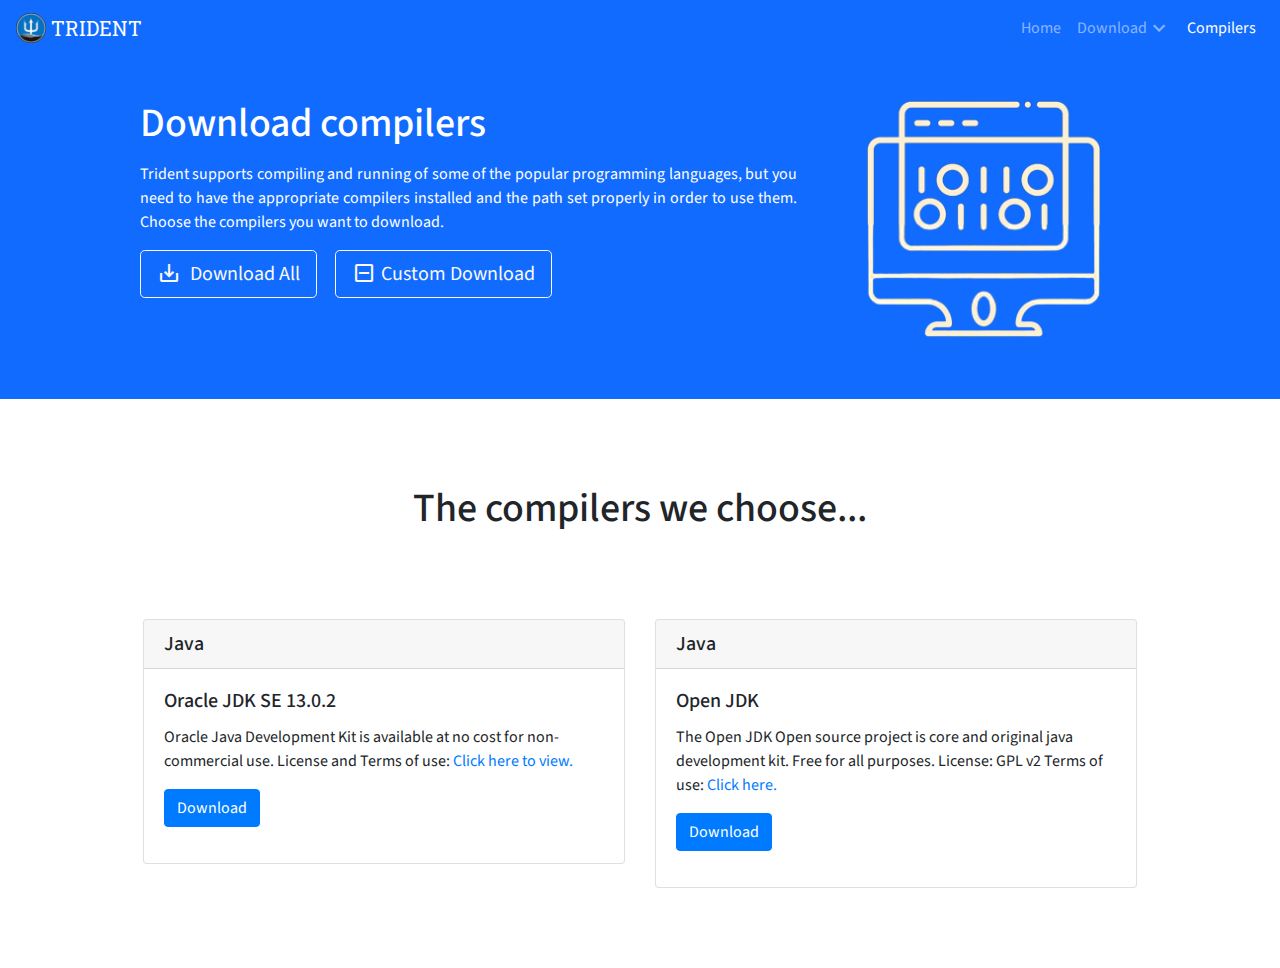
==== index.html @ 7694a407 "bug fix and added java" ====
<!doctype html>
<html lang="en">

<head>
  <!-- Required meta tags -->
  <meta charset="utf-8">
  <meta name="viewport" content="width=device-width, initial-scale=1, shrink-to-fit=no">

  <!-- Bootstrap CSS -->
  <link rel="stylesheet" href="https://stackpath.bootstrapcdn.com/bootstrap/4.4.1/css/bootstrap.min.css"
    integrity="sha384-Vkoo8x4CGsO3+Hhxv8T/Q5PaXtkKtu6ug5TOeNV6gBiFeWPGFN9MuhOf23Q9Ifjh" crossorigin="anonymous">

  <!-- Custom Styling -->
  <link rel="stylesheet" href="stylesheets/styles.css">

  <!-- Google Fonts -->
  <link href="https://fonts.googleapis.com/css?family=Source+Sans+Pro:200,400,400i,700,700i&display=swap"
    rel="stylesheet">
  <link href="https://fonts.googleapis.com/css?family=Roboto+Slab:400,500,700&display=swap" rel="stylesheet">

  <!-- Google Material Icons CSS-->
  <link href="https://fonts.googleapis.com/icon?family=Material+Icons+Outlined" rel="stylesheet">

  <title>Trident Compilers</title>
</head>
<nav class="navbar sticky-top navbar-expand-md navbar-dark -blue">
  <a class="navbar-brand -upper" href="#">
    <img src="assets/trident.ico" width="30" height="30" class="d-inline-block align-top" alt="">
    Trident
  </a>
  <button class="navbar-toggler outline-null" type="button" data-toggle="collapse" data-target="#navbarSupportedContent"
    aria-controls="navbarSupportedContent" aria-expanded="false" aria-label="Toggle navigation">
    <i class="material-icons-outlined md-18">menu</i>
  </button>

  <div class="collapse navbar-collapse" id="navbarSupportedContent">
    <ul class="navbar-nav ml-auto">
      <li class="nav-item">
        <a class="nav-link" href="#">Home</a>
      </li>

      <li class="nav-item dropdown">
        <a class="nav-link" href="#" id="navbarDropdown" role="button" data-toggle="dropdown" aria-haspopup="true"
          aria-expanded="false">
          Download
          <span class="-fr">
            <i class="material-icons-outlined md-18">expand_more</i>
          </span>
        </a>
        <div class="dropdown-menu" aria-labelledby="navbarDropdown">
          <a class="dropdown-item hover-blue" href="#">Latest Stable</a>
          <a class="dropdown-item hover-blue" href="#">Lastest Beta</a>
          <div class="dropdown-divider"></div>
          <a class="dropdown-item hover-blue" href="#">Source code</a>
        </div>
      </li>
      <li class="nav-item">
        <a class="nav-link active" href="#">Compilers <span class="sr-only">(current)</span></a>
      </li>
  </div>
</nav>

<body>
  <div class="container-fluid">
    <div class="row head">
      <div class="col-lg-8 col-md-8 left-pane">
        <h1 class="-white">Download compilers</h1>
        <p class="description -white">
          Trident supports compiling and running of some of the popular programming languages, but you need to have
          the appropriate compilers installed and the path set properly in order to use them. Choose the compilers you
          want to download.
        </p>
        <div class="button-group">
          <span class="col-3">
            <button class="btn btn-outline-light btn-lg">
              <i class="material-icons-outlined md-24">save_alt</i> Download All
            </button>
          </span>
          <span class="col-3">
            <button class="btn btn-outline-light btn-lg dl">
              <i class="material-icons-outlined md-24">indeterminate_check_box</i>Custom Download
            </button>
          </span>
        </div>
      </div>
      <div class="col-lg-4 col-md-4">
        <div class="image -center -white">
          <img src=" assets/compiler-white.png" height="250">
        </div>
      </div>
    </div>
  </div>
  <div class="container-fluid sub">
    <section id="partners">
      <div class="row">
        <div class="col-12">
          <div class="ttl">
            <h1>The compilers we choose...</h1>
          </div>
        </div>
        <div class="col-lg-6 col-md-6">
          <div class="card">
            <h5 class="card-header">Java</h5>
            <div class="card-body">
              <h5 class="card-title">Oracle JDK SE 13.0.2</h5>
              <p class="card-text">Oracle Java Development Kit is available at no cost for non-commercial use. License
                and Terms of
                use: <a href="https://www.oracle.com/downloads/licenses/oracle-javase-license.html"> Click here to
                  view.</a></p>
              <a href="https://www.oracle.com/technetwork/java/javase/downloads/index-jsp-138363.html#javasejdk"
                class="btn btn-primary">Download</a>
            </div>
          </div>
        </div>
        <div class="col-lg-6 col-md-6">
          <div class="card">
            <h5 class="card-header">Java</h5>
            <div class="card-body">
              <h5 class="card-title">Open JDK</h5>
              <p class="card-text">The Open JDK Open source project is core and original java development kit. Free for
                all purposes. License: GPL v2 Terms of use: <a href="https://openjdk.java.net/legal/tou/">Click
                  here.</a></p>
              <a href="https://openjdk.java.net/install/" class="btn btn-primary">Download</a>
            </div>
          </div>
        </div>
      </div>
    </section>
  </div>
  <!-- Optional JavaScript -->
  <!-- jQuery first, then Popper.js, then Bootstrap JS -->
  <script src="https://code.jquery.com/jquery-3.4.1.slim.min.js"
    integrity="sha384-J6qa4849blE2+poT4WnyKhv5vZF5SrPo0iEjwBvKU7imGFAV0wwj1yYfoRSJoZ+n"
    crossorigin="anonymous"></script>
  <script src="https://cdn.jsdelivr.net/npm/popper.js@1.16.0/dist/umd/popper.min.js"
    integrity="sha384-Q6E9RHvbIyZFJoft+2mJbHaEWldlvI9IOYy5n3zV9zzTtmI3UksdQRVvoxMfooAo"
    crossorigin="anonymous"></script>
  <script src="https://stackpath.bootstrapcdn.com/bootstrap/4.4.1/js/bootstrap.min.js"
    integrity="sha384-wfSDF2E50Y2D1uUdj0O3uMBJnjuUD4Ih7YwaYd1iqfktj0Uod8GCExl3Og8ifwB6"
    crossorigin="anonymous"></script>
</body>

</html>
---- stylesheets/styles.css ----
* {
  font-family: "Source Sans Pro", "Segoe UI", "Roboto Sans", sans-serif;
}

.-black {
  background-color: black;
  color: white;
}

.-blue {
  background-color: #126bff;
  color: white;
}

.outline-null {
  border: transparent;
}

.-upper {
  text-transform: uppercase;
}

.-lower {
  text-transform: lowercase;
}

.-cap {
  text-transform: capitalize;
}

.-italic {
  font-style: italic;
}

.-bold {
  font-weight: bold;
}

.-fl {
  float: left;
}

.-fr {
  float: right;
}

.hover-blue:hover {
  background-color: #126bff;
  color: white;
}

.container-fluid .head {
  background-color: #126bff;
  padding: 3% 10%;
}

.navbar-brand {
  font-family: "Roboto Slab";
}

h1 {
  line-height: 1.5;
}

.-white {
  color: white;
}

.description {
  text-align: justify;
  display: block;
  word-wrap: break-word;
}

.image {
  display: block;
}

.-center {
  margin: auto;
  text-align: center;
}

.ttl {
  text-align: center;
  margin-top: 5rem;
  margin-bottom: 5rem;
}

.left-pane {
  margin-bottom: 3rem;
}

.partners {
  padding: 3% 15%;
  margin: auto;
}

.btn-txt {
  float: right;
  padding-left: 2px;
}
.button-group .col-3 {
  padding-left: 0px;
}

.btn .material-icons-outlined {
  vertical-align: middle;
  margin-top: -3px;
  margin-right: 5px;
}

.sub {
  width: 80%;
  margin: auto;
  margin-bottom: 5%;
}

.card {
  margin-bottom: 1rem;
}

.btn {
  margin-bottom: 1rem;
}
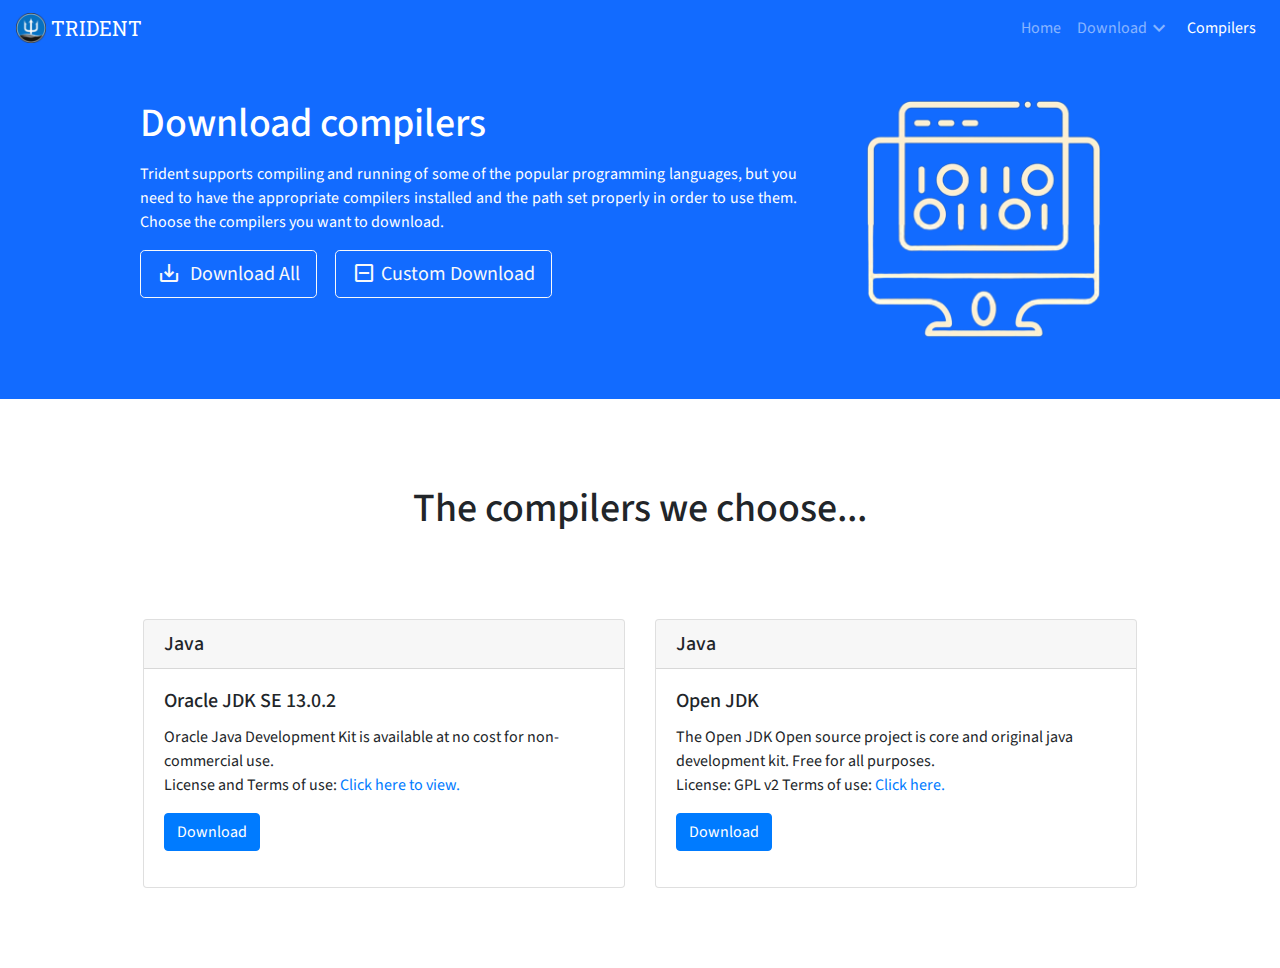
==== commit e546f7d8: "bug fix" ====
--- a/index.html
+++ b/index.html
@@ -103,10 +103,10 @@
             <h5 class="card-header">Java</h5>
             <div class="card-body">
               <h5 class="card-title">Oracle JDK SE 13.0.2</h5>
-              <p class="card-text">Oracle Java Development Kit is available at no cost for non-commercial use. License
-                and Terms of
-                use: <a href="https://www.oracle.com/downloads/licenses/oracle-javase-license.html"> Click here to
-                  view.</a></p>
+              <p class="card-text">Oracle Java Development Kit is available at no cost for non-commercial use. <br />
+                License and Terms of use: <a
+                  href="https://www.oracle.com/downloads/licenses/oracle-javase-license.html"> Click here to view.</a>
+              </p>
               <a href="https://www.oracle.com/technetwork/java/javase/downloads/index-jsp-138363.html#javasejdk"
                 class="btn btn-primary">Download</a>
             </div>
@@ -118,7 +118,8 @@
             <div class="card-body">
               <h5 class="card-title">Open JDK</h5>
               <p class="card-text">The Open JDK Open source project is core and original java development kit. Free for
-                all purposes. License: GPL v2 Terms of use: <a href="https://openjdk.java.net/legal/tou/">Click
+                all purposes. <br />
+                License: GPL v2 Terms of use: <a href="https://openjdk.java.net/legal/tou/">Click
                   here.</a></p>
               <a href="https://openjdk.java.net/install/" class="btn btn-primary">Download</a>
             </div>
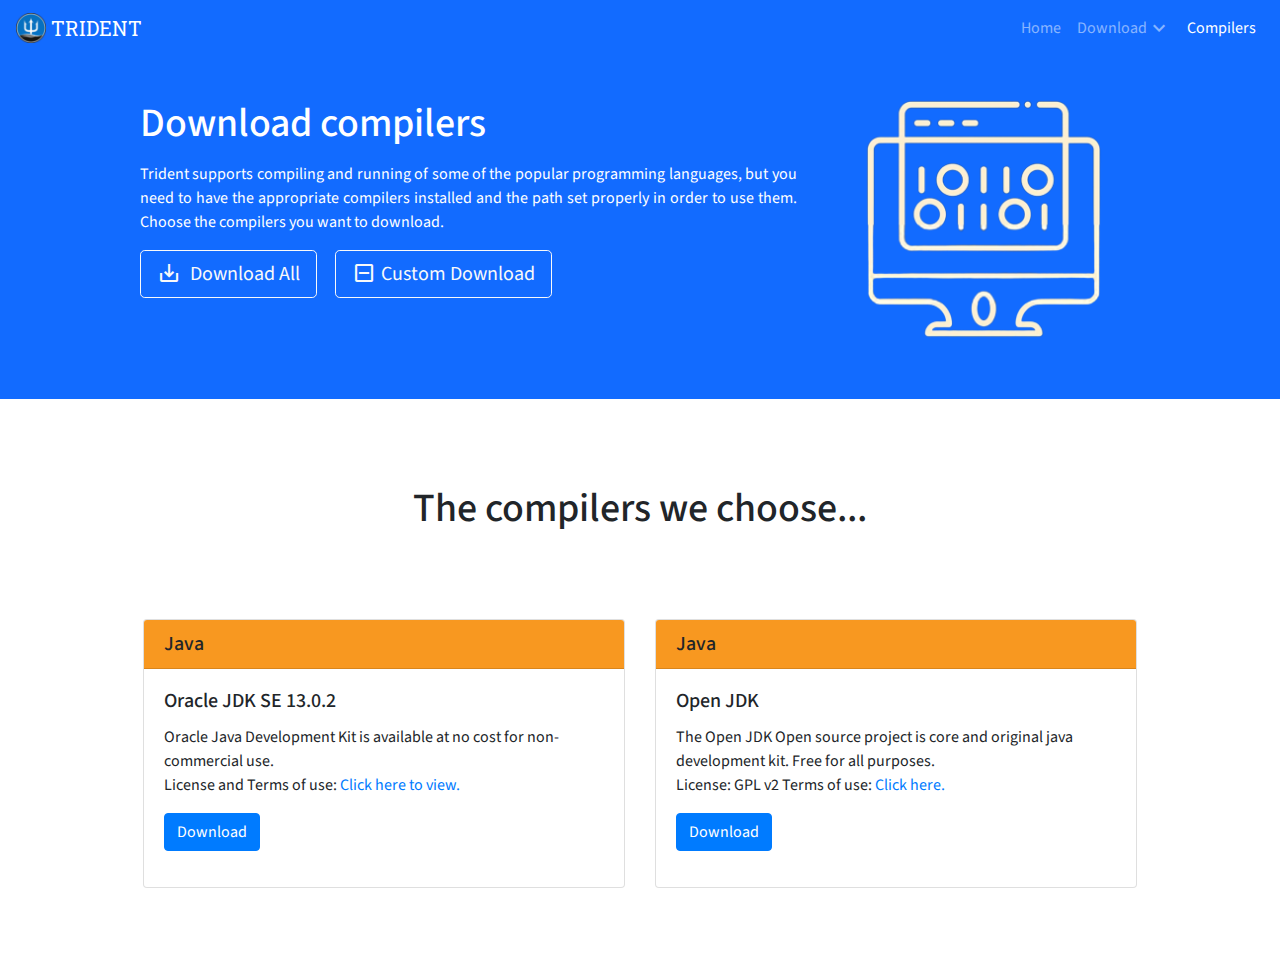
==== commit 44c1fbe8: "added card title colors" ====
--- a/index.html
+++ b/index.html
@@ -100,7 +100,7 @@
         </div>
         <div class="col-lg-6 col-md-6">
           <div class="card">
-            <h5 class="card-header">Java</h5>
+            <h5 class="card-header orange">Java</h5>
             <div class="card-body">
               <h5 class="card-title">Oracle JDK SE 13.0.2</h5>
               <p class="card-text">Oracle Java Development Kit is available at no cost for non-commercial use. <br />
@@ -114,7 +114,7 @@
         </div>
         <div class="col-lg-6 col-md-6">
           <div class="card">
-            <h5 class="card-header">Java</h5>
+            <h5 class="card-header orange">Java</h5>
             <div class="card-body">
               <h5 class="card-title">Open JDK</h5>
               <p class="card-text">The Open JDK Open source project is core and original java development kit. Free for
--- a/stylesheets/styles.css
+++ b/stylesheets/styles.css
@@ -123,3 +123,8 @@
 .btn {
   margin-bottom: 1rem;
 }
+
+.orange {
+  background-color: #f89820;
+  /* border-color: black; */
+}
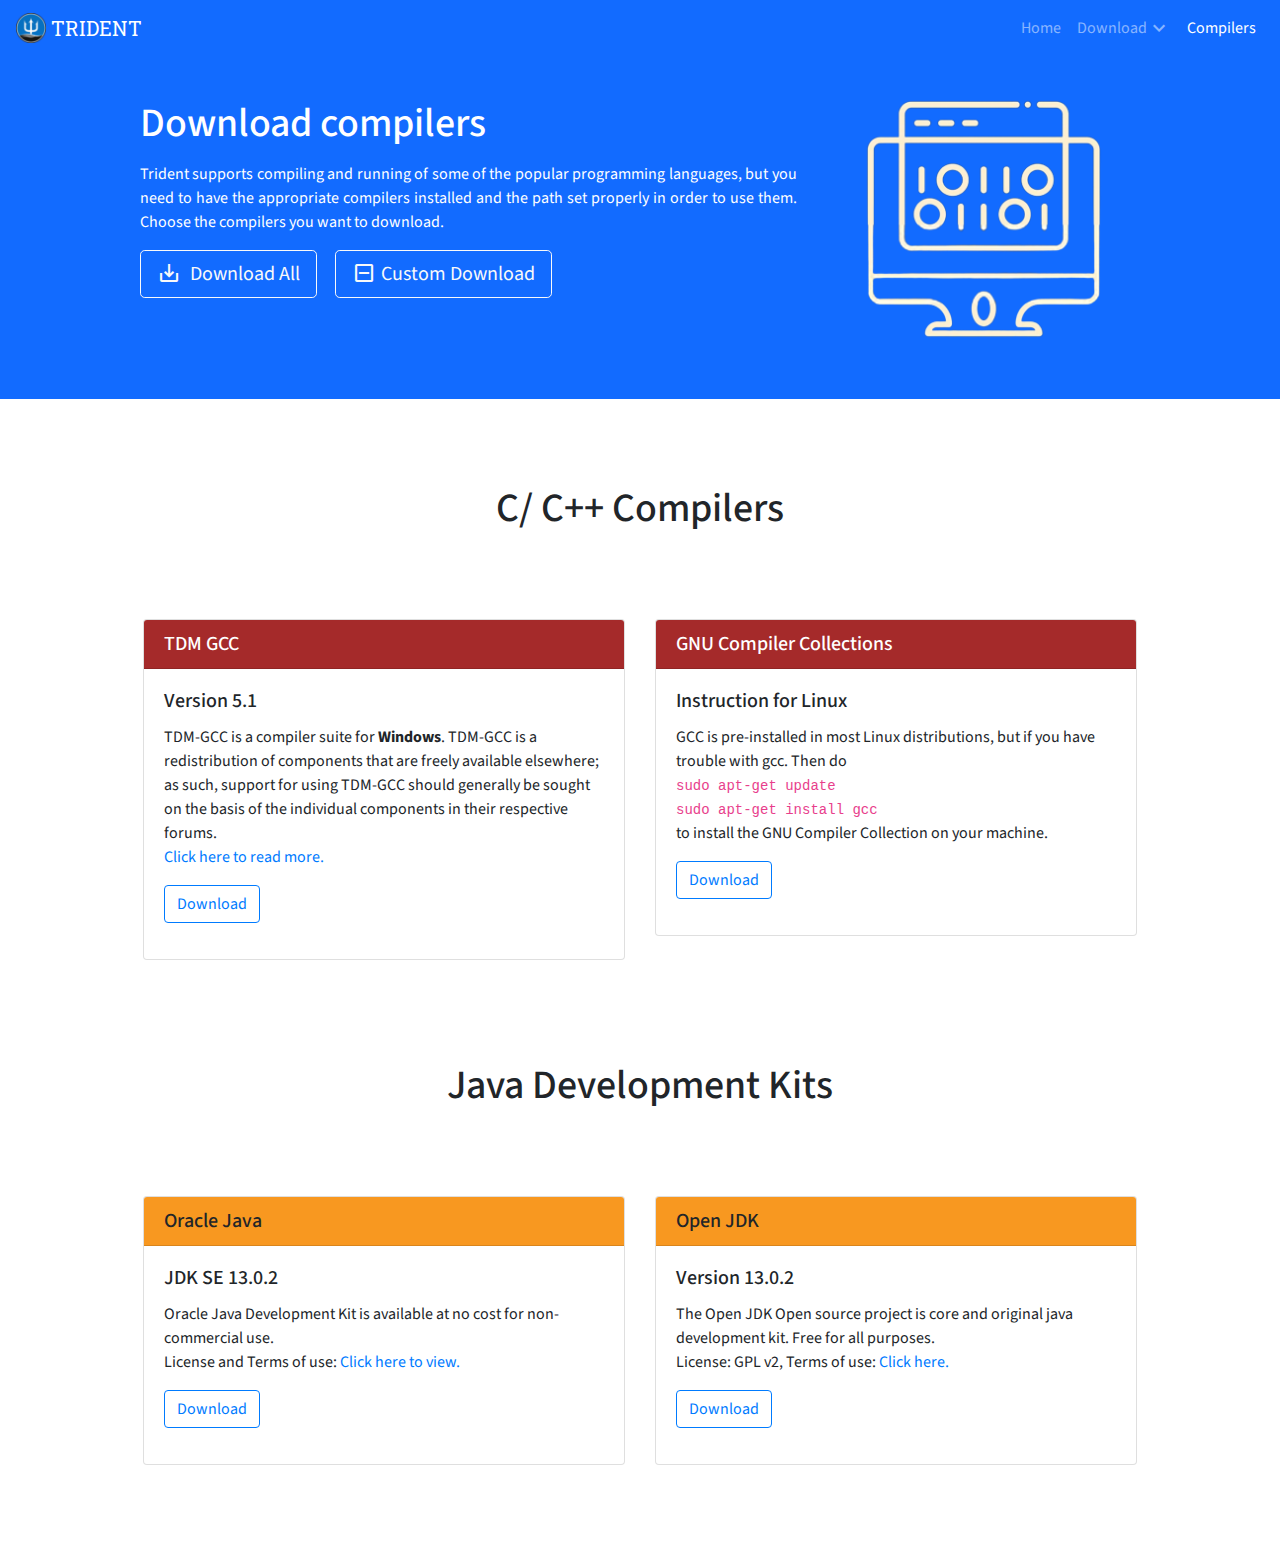
==== commit 763d7bab: "added c/c++ section" ====
--- a/index.html
+++ b/index.html
@@ -95,33 +95,71 @@
       <div class="row">
         <div class="col-12">
           <div class="ttl">
-            <h1>The compilers we choose...</h1>
+            <h1>C/ C++ Compilers</h1>
           </div>
         </div>
         <div class="col-lg-6 col-md-6">
           <div class="card">
-            <h5 class="card-header orange">Java</h5>
+            <h5 class="card-header c-brown">TDM GCC</h5>
             <div class="card-body">
-              <h5 class="card-title">Oracle JDK SE 13.0.2</h5>
-              <p class="card-text">Oracle Java Development Kit is available at no cost for non-commercial use. <br />
-                License and Terms of use: <a
-                  href="https://www.oracle.com/downloads/licenses/oracle-javase-license.html"> Click here to view.</a>
+              <h5 class="card-title">Version 5.1</h5>
+              <p class="card-text">TDM-GCC is a compiler suite for <strong>Windows</strong>. TDM-GCC is a redistribution
+                of components that are freely available elsewhere; as
+                such, support for using TDM-GCC should
+                generally be sought on the basis of the individual components in their respective forums. <br />
+                <a href="https://tdm-gcc.tdragon.net/about"> Click here to read more.</a>
               </p>
-              <a href="https://www.oracle.com/technetwork/java/javase/downloads/index-jsp-138363.html#javasejdk"
-                class="btn btn-primary">Download</a>
+              <a href="https://tdm-gcc.tdragon.net/download" class="btn btn-outline-primary">Download</a>
             </div>
           </div>
         </div>
         <div class="col-lg-6 col-md-6">
           <div class="card">
-            <h5 class="card-header orange">Java</h5>
+            <h5 class="card-header c-brown">GNU Compiler Collections</h5>
             <div class="card-body">
-              <h5 class="card-title">Open JDK</h5>
+              <h5 class="card-title">Instruction for Linux</h5>
+              <p class="card-text">GCC is pre-installed in most Linux distributions, but if you have trouble with gcc.
+                Then do <br />
+                <code> sudo apt-get update <br />
+                       sudo apt-get install gcc <br />
+                </code> to install the GNU Compiler Collection on your machine.
+              </p>
+              <a href="https://openjdk.java.net/install/" class="btn btn-outline-primary">Download</a>
+            </div>
+          </div>
+        </div>
+      </div>
+      <div class="row">
+        <div class="col-12">
+          <div class="ttl">
+            <h1>Java Development Kits</h1>
+          </div>
+        </div>
+        <div class="col-lg-6 col-md-6">
+          <div class="card">
+            <h5 class="card-header orange">Oracle Java</h5>
+            <div class="card-body">
+              <h5 class="card-title">JDK SE 13.0.2</h5>
+              <p class="card-text">Oracle Java Development Kit is available at no cost for non-commercial use. <br />
+                License and Terms of use: <a
+                  href="https://www.oracle.com/downloads/licenses/oracle-javase-license.html">
+                  Click here to view.</a>
+              </p>
+              <a href="https://www.oracle.com/technetwork/java/javase/downloads/index-jsp-138363.html#javasejdk"
+                class="btn btn-outline-primary">Download</a>
+            </div>
+          </div>
+        </div>
+        <div class="col-lg-6 col-md-6">
+          <div class="card">
+            <h5 class="card-header orange">Open JDK</h5>
+            <div class="card-body">
+              <h5 class="card-title">Version 13.0.2</h5>
               <p class="card-text">The Open JDK Open source project is core and original java development kit. Free for
                 all purposes. <br />
-                License: GPL v2 Terms of use: <a href="https://openjdk.java.net/legal/tou/">Click
+                License: GPL v2, Terms of use: <a href="https://openjdk.java.net/legal/tou/">Click
                   here.</a></p>
-              <a href="https://openjdk.java.net/install/" class="btn btn-primary">Download</a>
+              <a href="https://openjdk.java.net/install/" class="btn btn-outline-primary">Download</a>
             </div>
           </div>
         </div>
--- a/stylesheets/styles.css
+++ b/stylesheets/styles.css
@@ -128,3 +128,8 @@
   background-color: #f89820;
   /* border-color: black; */
 }
+
+.c-brown {
+  background-color: brown;
+  color: white;
+}
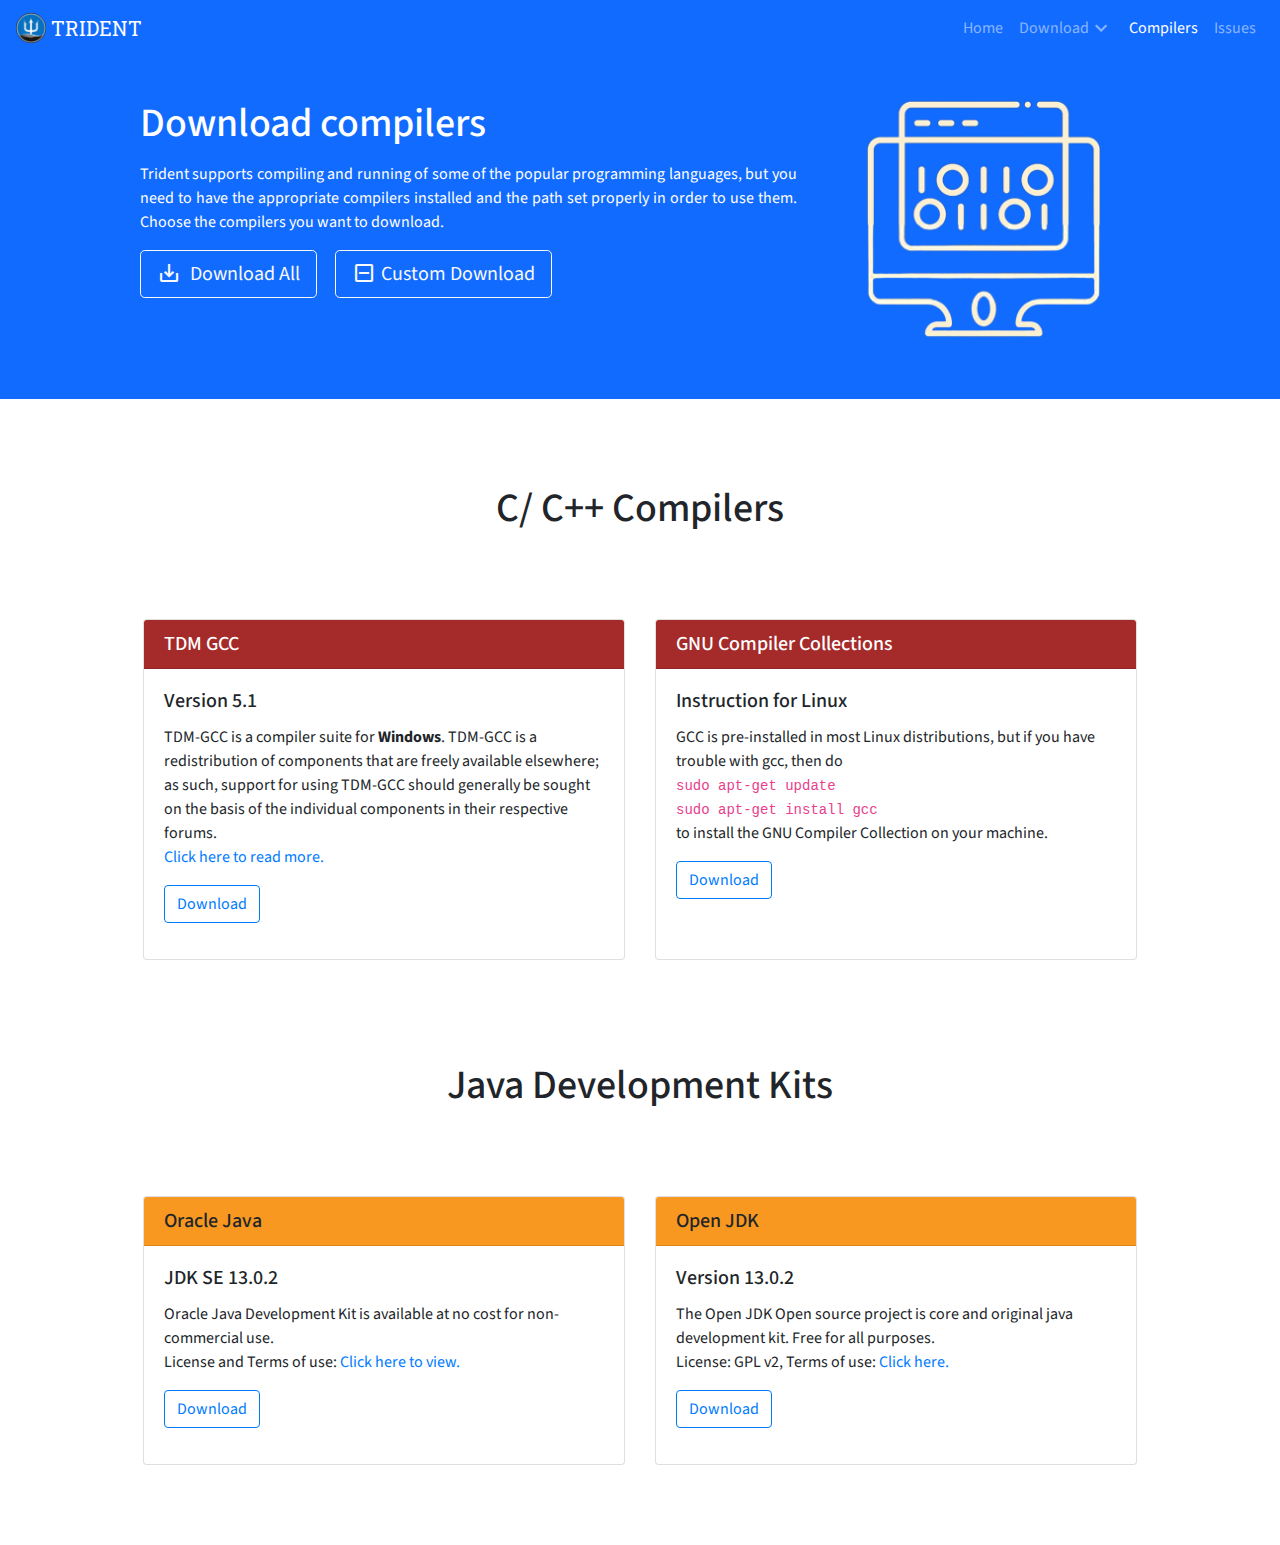
==== commit 70940fad: "improved responsiveness" ====
--- a/index.html
+++ b/index.html
@@ -12,6 +12,9 @@
 
   <!-- Custom Styling -->
   <link rel="stylesheet" href="stylesheets/styles.css">
+
+  <!-- Animate CSS -->
+  <link rel="stylesheet" href="stylesheets/animate.css">
 
   <!-- Google Fonts -->
   <link href="https://fonts.googleapis.com/css?family=Source+Sans+Pro:200,400,400i,700,700i&display=swap"
@@ -57,6 +60,9 @@
       <li class="nav-item">
         <a class="nav-link active" href="#">Compilers <span class="sr-only">(current)</span></a>
       </li>
+      <li class="nav-item">
+        <a class="nav-link" href="#">Issues</span></a>
+      </li>
   </div>
 </nav>
 
@@ -98,8 +104,8 @@
             <h1>C/ C++ Compilers</h1>
           </div>
         </div>
-        <div class="col-lg-6 col-md-6">
-          <div class="card">
+        <div class="col-lg-6 col-md-6 d-flex align-items-stretch">
+          <div class="card animate-box">
             <h5 class="card-header c-brown">TDM GCC</h5>
             <div class="card-body">
               <h5 class="card-title">Version 5.1</h5>
@@ -113,13 +119,13 @@
             </div>
           </div>
         </div>
-        <div class="col-lg-6 col-md-6">
-          <div class="card">
+        <div class="col-lg-6 col-md-6 d-flex align-items-stretch">
+          <div class="card animate-box">
             <h5 class="card-header c-brown">GNU Compiler Collections</h5>
             <div class="card-body">
               <h5 class="card-title">Instruction for Linux</h5>
-              <p class="card-text">GCC is pre-installed in most Linux distributions, but if you have trouble with gcc.
-                Then do <br />
+              <p class="card-text">GCC is pre-installed in most Linux distributions, but if you have trouble with gcc,
+                then do <br />
                 <code> sudo apt-get update <br />
                        sudo apt-get install gcc <br />
                 </code> to install the GNU Compiler Collection on your machine.
@@ -135,8 +141,8 @@
             <h1>Java Development Kits</h1>
           </div>
         </div>
-        <div class="col-lg-6 col-md-6">
-          <div class="card">
+        <div class="col-lg-6 col-md-6 d-flex align-items-stretch">
+          <div class="card animate-box">
             <h5 class="card-header orange">Oracle Java</h5>
             <div class="card-body">
               <h5 class="card-title">JDK SE 13.0.2</h5>
@@ -150,8 +156,8 @@
             </div>
           </div>
         </div>
-        <div class="col-lg-6 col-md-6">
-          <div class="card">
+        <div class="col-lg-6 col-md-6 d-flex align-items-stretch">
+          <div class="card animate-box">
             <h5 class="card-header orange">Open JDK</h5>
             <div class="card-body">
               <h5 class="card-title">Version 13.0.2</h5>
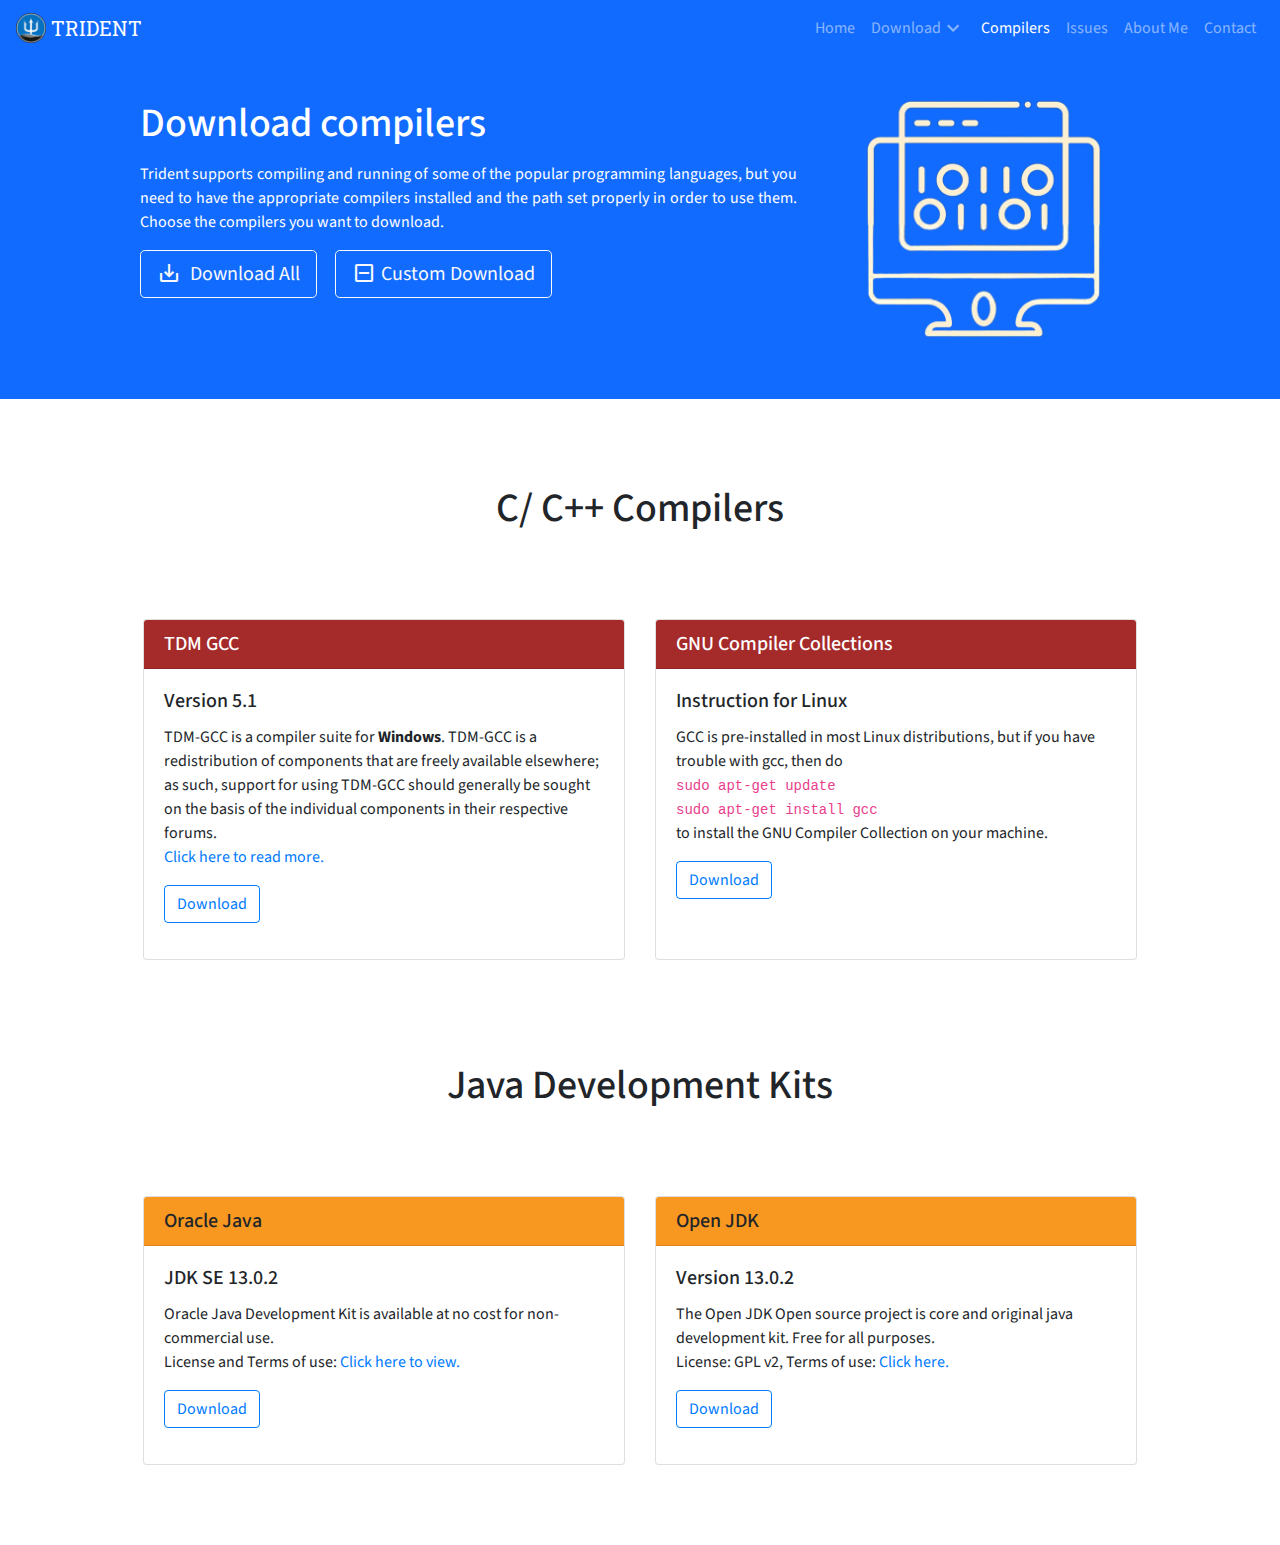
==== commit 5d8983f7: "added more navbar links" ====
--- a/index.html
+++ b/index.html
@@ -62,6 +62,12 @@
       </li>
       <li class="nav-item">
         <a class="nav-link" href="#">Issues</span></a>
+      </li>
+      <li class="nav-item">
+        <a class="nav-link" href="#">About Me</span></a>
+      </li>
+      <li class="nav-item">
+        <a class="nav-link" href="#">Contact</span></a>
       </li>
   </div>
 </nav>
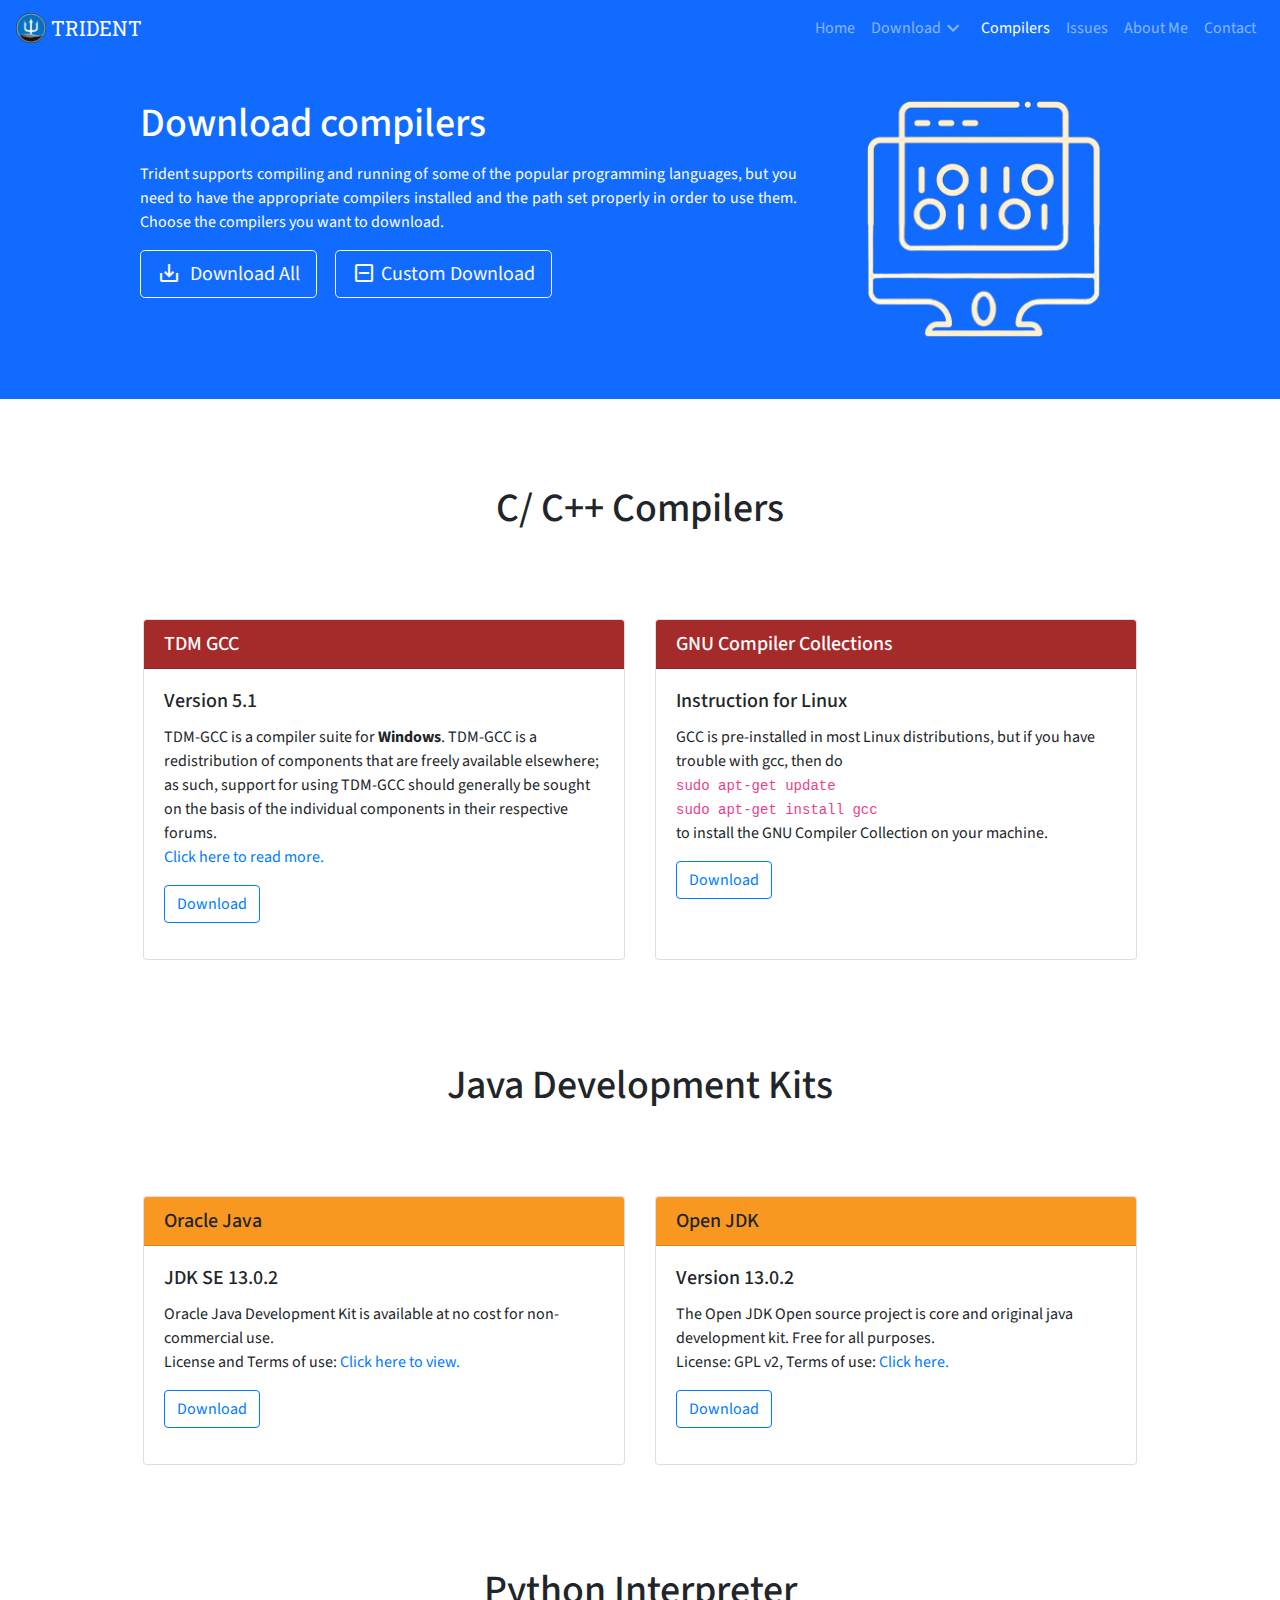
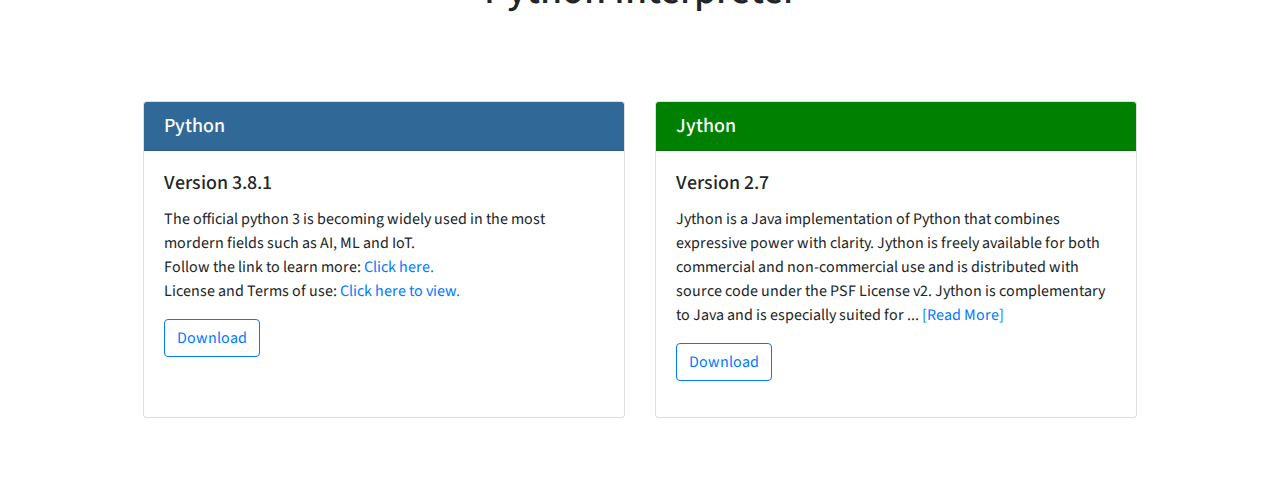
==== commit a83f8ef9: "added python section" ====
--- a/index.html
+++ b/index.html
@@ -176,6 +176,43 @@
           </div>
         </div>
       </div>
+      <div class="row">
+        <div class="col-12">
+          <div class="ttl">
+            <h1>Python Interpreter</h1>
+          </div>
+        </div>
+        <div class="col-lg-6 col-md-6 d-flex align-items-stretch">
+          <div class="card animate-box">
+            <h5 class="card-header python">Python</h5>
+            <div class="card-body">
+              <h5 class="card-title">Version 3.8.1</h5>
+              <p class="card-text">The official python 3 is becoming widely used in the most mordern fields such as AI,
+                ML and IoT. <br />
+                Follow the link to learn more: <a href="https://www.python.org/"> Click here.</a> <br />
+                License and Terms of use: <a href="https://docs.python.org/3/license.html">
+                  Click here to view.</a>
+              </p>
+              <a href="https://www.python.org/downloads/" class="btn btn-outline-primary">Download</a>
+            </div>
+          </div>
+        </div>
+        <div class="col-lg-6 col-md-6 d-flex align-items-stretch">
+          <div class="card animate-box">
+            <h5 class="card-header jython">Jython</h5>
+            <div class="card-body">
+              <h5 class="card-title">Version 2.7</h5>
+              <p class="card-text">Jython is a Java implementation of Python that combines expressive power with
+                clarity. Jython is freely available for
+                both commercial and non-commercial use and is distributed with source code under the PSF License v2.
+                Jython is
+                complementary to Java and is especially suited for ... <a href="https://www.jython.org/">[Read
+                  More] </a><br /></p>
+              <a href="https://www.jython.org/download" class="btn btn-outline-primary">Download</a>
+            </div>
+          </div>
+        </div>
+      </div>
     </section>
   </div>
   <!-- Optional JavaScript -->
--- a/stylesheets/styles.css
+++ b/stylesheets/styles.css
@@ -133,3 +133,13 @@
   background-color: brown;
   color: white;
 }
+
+.jython {
+  background-color: green;
+  color: white;
+}
+
+.python {
+  background-color: #306998;
+  color: white;
+}
